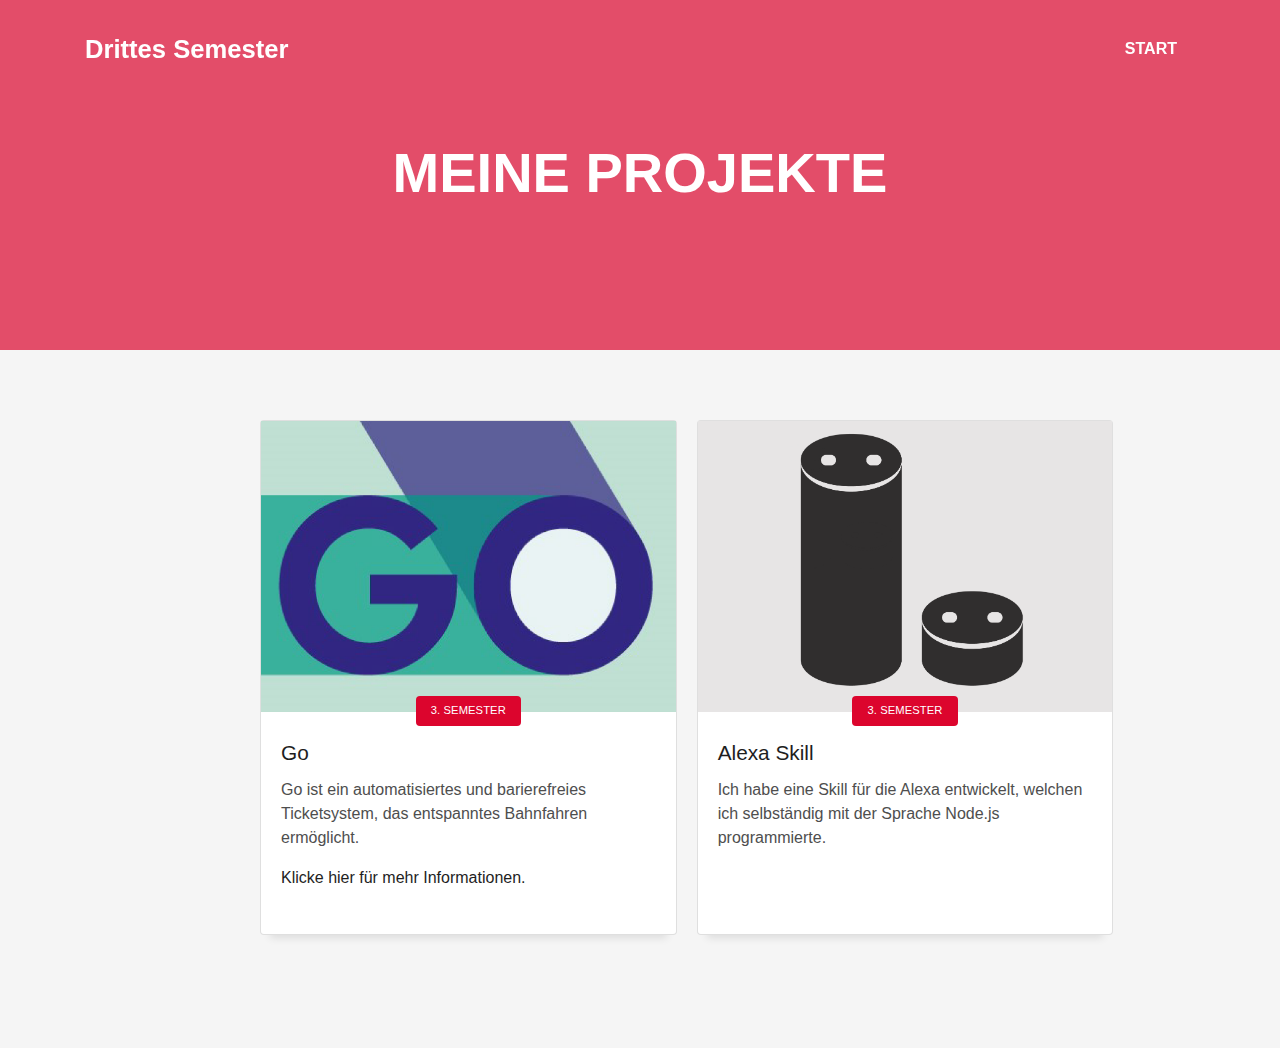
==== drittes.html @ 70db926d "." ====
<!DOCTYPE html>
<html lang="en">
<head>
  <meta charset="utf-8">
  <title>Drittes Semester</title>
  <meta content="width=device-width, initial-scale=1.0" name="viewport">
  <meta content="" name="keywords">
  <meta content="" name="description">

  <!-- Favicons --
  <link href="img/favicon.png" rel="icon">
  <link href="img/apple-touch-icon.png" rel="apple-touch-icon">

   Bootstrap CSS File -->
  <link href="lib/bootstrap/css/bootstrap.min.css" rel="stylesheet">

  <!-- Libraries CSS Files -->
  <link href="lib/font-awesome/css/font-awesome.min.css" rel="stylesheet">
  <link href="lib/animate/animate.min.css" rel="stylesheet">
  <link href="lib/ionicons/css/ionicons.min.css" rel="stylesheet">
  <link href="lib/owlcarousel/assets/owl.carousel.min.css" rel="stylesheet">
  <link href="lib/lightbox/css/lightbox.min.css" rel="stylesheet">

  <!-- Main Stylesheet File -->
  <link href="semester.css" rel="stylesheet">

  <!-- =======================================================
    Theme Name: DevFolio
    Theme URL: https://bootstrapmade.com/devfolio-bootstrap-portfolio-html-template/
    Author: BootstrapMade.com
    License: https://bootstrapmade.com/license/
  ======================================================= -->
</head>

<body>
  <!--/ Nav Star /-->
  <nav class="navbar navbar-b navbar-trans navbar-expand-md fixed-top" id="mainNav">
    <div class="container">
      <a class="navbar-brand js-scroll" href="#page-top">Drittes Semester</a>
      <button class="navbar-toggler collapsed" type="button" data-toggle="collapse" data-target="#navbarDefault"
        aria-controls="navbarDefault" aria-expanded="false" aria-label="Toggle navigation">
        <span></span>
        <span></span>
        <span></span>
      </button>
      <div class="navbar-collapse collapse justify-content-end" id="navbarDefault">
        <ul class="navbar-nav">
          <li class="nav-item">
            <a class="nav-link js-scroll" href="index.html">Start</a>
      
        </ul>
      </div>
    </div>
  </nav>
  <!--/ Nav End /-->
  <div class="intro intro-single route bg-image" style="background-image: url()">
    <div class="overlay-mf"></div>
    <div class="intro-content display-table">
      <div class="table-cell">
        <div class="container">
          <h2 class="intro-title mb-4">Meine Projekte</h2>
          <ol class="breadcrumb d-flex justify-content-center">
            <li class="breadcrumb-item">
             
          </ol>
        </div>
      </div>
    </div>
  </div>
</div>
</div>
</div>


  <div class="row">
    <div class="col-md-4">
      <div class="card card-blog">
        <div class="card-img">
          <a href="https://imd.mediencampus.h-da.de/projekt/go/"><img src="img/Vorschaubild.jpg" alt="" class="img-fluid"></a>
        </div>
        <div class="card-body">
          <div class="card-category-box">
            <div class="card-category">
              <h6 class="category">3. Semester</h6>
            </div>
          </div>
          <h3 class="card-title"><a href="https://imd.mediencampus.h-da.de/projekt/go/">Go</a></h3>
          <p class="card-description">
           Go ist ein automatisiertes und barierefreies Ticketsystem, das entspanntes Bahnfahren ermöglicht. 
          </p>
          <a href="https://imd.mediencampus.h-da.de/projekt/go/">Klicke hier für mehr Informationen.</a>
        </div>
        <div>
          <div class="post-author">
            <a href="#">
           
              <span class="author"></span>
            </a>
          </div>
          <div class="post-date">
            
          </div>
        </div>
      </div>
    </div>
    <div class="col-md-4">
      <div class="card card-blog">
        <div class="card-img">
          <a><img src="img/alexa-04.png" alt="" class="img-fluid"></a>
        </div>
        <div class="card-body">
          <div class="card-category-box">
            <div class="card-category">
              <h6 class="category">3. Semester</h6>
            </div>
          </div>
          <h3 class="card-title"><a >Alexa Skill</a></h3>
          <p class="card-description">
            Ich habe eine Skill für die Alexa entwickelt, welchen ich selbständig mit der Sprache Node.js programmierte.  </p>
            <div>
              <br></div>
            <br>
        </div>
      </div>
    </div>
  </div>
    
<footer>
<div class="container">
<div class="row">
<div class="col-sm-12">
  <div class="copyright-box">
    <div class="credits">
      <!--
        All the links in the footer should remain intact.
        You can delete the links only if you purchased the pro version.
        Licensing information: https://bootstrapmade.com/license/
        Purchase the pro version with working PHP/AJAX contact form: https://bootstrapmade.com/buy/?theme=DevFolio
      -->
     <a> </a>
    </div>
  
</div>
</footer>
</section>
<!--/ Section Contact-footer End /-->

<a href="#" class="back-to-top"><i class="fa fa-chevron-up"></i></a>
<div id="preloader"></div>

<!-- JavaScript Libraries -->
<script src="lib/jquery/jquery.min.js"></script>
<script src="lib/jquery/jquery-migrate.min.js"></script>
<script src="lib/popper/popper.min.js"></script>
<script src="lib/bootstrap/js/bootstrap.min.js"></script>
<script src="lib/easing/easing.min.js"></script>
<script src="lib/counterup/jquery.waypoints.min.js"></script>
<script src="lib/counterup/jquery.counterup.js"></script>
<script src="lib/owlcarousel/owl.carousel.min.js"></script>
<script src="lib/lightbox/js/lightbox.min.js"></script>
<script src="lib/typed/typed.min.js"></script>



<!-- Template Main Javascript File -->
<script src="js/main.js"></script>

</body>
</html>
---- semester.css ----
/*
  Theme Name: DevFolio
  Theme URL: https://bootstrapmade.com/devfolio-bootstrap-portfolio-html-template/
  Author: BootstrapMade.com
  License: https://bootstrapmade.com/license/
*/

/*======================================
//--//-->   STYLES GENERALES
======================================*/

body {
  background-color: #f5f5f5;
  color: #4e4e4e;
}

h1,
h2,
h3,
h4,
h5,
h6 {
  color: #1e1e1e;
}

a {
  color: #1e1e1e;
  transition: all 0.5s ease-in-out;
}

a:hover {
  color: #dc052d;
  text-decoration: none;
  transition: all 0.5s ease-in-out;
}

.p-r {
  position: relative;
}

.color-a {
  color: #dc052d;
}

.color-d {
  color: #f5f5f5;
}

.color-text-a {
  color: #4e4e4e;
}

.box-shadow,
.paralax-mf,
.service-box,
.work-box,
.card-blog {
  box-shadow: 0 13px 8px -10px rgba(0, 0, 0, 0.1);
}

.box-shadow-a,
.button:hover {
  box-shadow: 0 0 0 4px #f5dcdc;
}

.display-5 {
  font-size: 2.5rem;
  font-weight: 300;
  line-height: 1.1;
}

.display-6 {
  font-size: 2rem;
  font-weight: 300;
  line-height: 1.1;
}

.avatar {
  width: 32px;
  height: 32px;
  margin-right: 4px;
  overflow: hidden;
}

.bg-image {
  background-repeat: no-repeat;
  background-attachment: fixed;
  background-size: cover;
  background-position: center center;
}

.overlay-mf {
  background-color: #dc052d;
}

.overlay-mf {
  position: absolute;
  top: 0;
  left: 0px;
  padding: 0;
  height: 100%;
  width: 100%;
  opacity: 0.7;
}

.paralax-mf {
  position: relative;
  padding: 8rem 0;
}

.display-table {
  width: 100%;
  height: 100%;
  display: table;
}

.table-cell {
  display: table-cell;
  vertical-align: middle;
}

/*--/ Sections /--*/

.sect-4 {
  padding: 4rem 0;
}

.sect-pt4 {
  padding-top: 4rem;
}

.sect-mt4 {
  margin-top: 4rem;
}

/*--/ Title s /--*/

.title-s {
  font-weight: 600;
  color: #1e1e1e;
  font-size: 1.1rem;
}

/*--/ Title A /--*/

.title-box {
  margin-bottom: 4rem;
}

.title-a {
  font-size: 3rem;
  font-weight: bold;
  text-transform: uppercase;
}

.subtitle-a {
  color: #4e4e4e;
}

.line-mf {
  width: 40px;
  height: 5px;
  background-color: #dc052d;
  margin: 0 auto;
}

/*--/ Title Left /--*/

.title-box-2 {
  margin-bottom: 3rem;
}

.title-left {
  font-size: 2rem;
  position: relative;
}

.title-left:before {
  content: "";
  position: absolute;
  height: 3px;
  background-color: #dc052d;
  width: 100px;
  bottom: -12px;
}

/*------/ Box /------*/

.box-pl2 {
  padding-left: 2rem;
}

.box-shadow-full {
  padding: 3rem 1.25rem;
  position: relative;
  background-color: #fff;
  margin-bottom: 3rem;
  z-index: 2;
  box-shadow: 0 1px 1px 0 rgba(0, 0, 0, 0.06), 0 2px 5px 0 rgba(0, 0, 0, 0.2);
}

/*------/ Socials /------*/

.socials {
  padding: 1.5rem 0;
}

.socials ul li {
  display: inline-block;
}

.socials .ico-circle {
  height: 40px;
  width: 40px;
  font-size: 1.7rem;
  border-radius: 50%;
  line-height: 1.4;
  margin: 0 15px 0 0;
  box-shadow: 0 0 0 3px #dc052d;
  transition: all 500ms ease;
}

.socials .ico-circle:hover {
  background-color: #dc052d;
  color: #fff;
  box-shadow: 0 0 0 3px #f5dcdc;
  transition: all 500ms ease;
}

/*------/ Ul resect /------*/

.ul-resect,
.socials ul,
.list-ico,
.blog-wrapper .post-meta ul,
.box-comments .list-comments,
.widget-sidebar .list-sidebar,
.widget-tags ul {
  list-style: none;
  padding-left: 0;
  margin-bottom: 0;
}

.list-ico {
  line-height: 2;
}

.list-ico span {
  color: #dc052d;
  margin-right: 10px;
}

/*------/ Ico Circle /------*/

.ico-circle {
  height: 100px;
  width: 100px;
  font-size: 2rem;
  border-radius: 50%;
  line-height: 1.55;
  margin: 0 auto;
  text-align: center;
  box-shadow: 0 0 0 10px #dc052d;
  display: block;
}

/*------/ Owl Carousel /------*/

.owl-theme .owl-dots {
  text-align: center;
  margin-top: 18px;
}

.owl-theme .owl-dots .owl-dot {
  display: inline-block;
}

.owl-theme .owl-dots .owl-dot span {
  width: 18px;
  height: 7px;
  margin: 5px 5px;
  background: #f5dcdc;
  border: 0px solid #f5dcdc;
  display: block;
  transition: all 0.6s ease-in-out;
  cursor: pointer;
}

.owl-theme .owl-dots .owl-dot:hover span {
  background-color: #f5dcdc;
}

.owl-theme .owl-dots .owl-dot.active span {
  background-color: #1b1b1b;
  width: 25px;
}

/*--/ Scrolltop s /--*/

.scrolltop-mf {
  position: relative;
  display: none;
}

.scrolltop-mf span {
  z-index: 999;
  position: fixed;
  width: 42px;
  height: 42px;
  background-color: #dc052d;
  opacity: 0.7;
  font-size: 1.6rem;
  line-height: 1.5;
  text-align: center;
  color: #fff;
  top: auto;
  left: auto;
  right: 30px;
  bottom: 50px;
  cursor: pointer;
  border-radius: 50%;
}

/* Back to top button */

.back-to-top {
  position: fixed;
  display: none;
  background: #dc052d;
  color: #fff;
  width: 44px;
  height: 44px;
  text-align: center;
  line-height: 1;
  font-size: 16px;
  border-radius: 50%;
  right: 15px;
  bottom: 15px;
  transition: background 0.5s;
  z-index: 11;
}

.back-to-top i {
  padding-top: 12px;
  color: #fff;
}

/* Prelaoder */

#preloader {
  position: fixed;
  top: 0;
  left: 0;
  right: 0;
  bottom: 0;
  z-index: 9999;
  overflow: hidden;
  background: #fff;
}

#preloader:before {
  content: "";
  position: fixed;
  top: calc(50% - 30px);
  left: calc(50% - 30px);
  border: 6px solid #f2f2f2;
  border-top: 6px solid #dc052d;
  border-radius: 50%;
  width: 60px;
  height: 60px;
  -webkit-animation: animate-preloader 1s linear infinite;
  animation: animate-preloader 1s linear infinite;
}

@-webkit-keyframes animate-preloader {
  0% {
    -webkit-transform: rotate(0deg);
    transform: rotate(0deg);
  }

  100% {
    -webkit-transform: rotate(360deg);
    transform: rotate(360deg);
  }
}

@keyframes animate-preloader {
  0% {
    -webkit-transform: rotate(0deg);
    transform: rotate(0deg);
  }

  100% {
    -webkit-transform: rotate(360deg);
    transform: rotate(360deg);
  }
}

/*======================================
  //--//-->   NAVBAR
  ======================================*/

.navbar-b {
  transition: all 0.5s ease-in-out;
  background-color: transparent;
  padding-top: 1.563rem;
  padding-bottom: 1.563rem;
}

.navbar-b.navbar-reduce {
  box-shadow: 0px 6px 9px 0px rgba(0, 0, 0, 0.06);
}

.navbar-b.navbar-trans .nav-item,
.navbar-b.navbar-reduce .nav-item {
  position: relative;
  padding-right: 10px;
  padding-left: 0;
}

.navbar-b.navbar-trans .nav-link,
.navbar-b.navbar-reduce .nav-link {
  color: #fff;
  text-transform: uppercase;
  font-weight: 600;
}

.navbar-b.navbar-trans .nav-link:before,
.navbar-b.navbar-reduce .nav-link:before {
  content: "";
  position: absolute;
  margin-left: 0px;
  width: 0%;
  bottom: 0;
  left: 0;
  height: 2px;
  transition: all 500ms ease;
}

.navbar-b.navbar-trans .nav-link:hover,
.navbar-b.navbar-reduce .nav-link:hover {
  color: #1b1b1b;
}

.navbar-b.navbar-trans .nav-link:hover:before,
.navbar-b.navbar-reduce .nav-link:hover:before {
  width: 35px;
}

.navbar-b.navbar-trans .show > .nav-link:before,
.navbar-b.navbar-trans .active > .nav-link:before,
.navbar-b.navbar-trans .nav-link.show:before,
.navbar-b.navbar-trans .nav-link.active:before,
.navbar-b.navbar-reduce .show > .nav-link:before,
.navbar-b.navbar-reduce .active > .nav-link:before,
.navbar-b.navbar-reduce .nav-link.show:before,
.navbar-b.navbar-reduce .nav-link.active:before {
  width: 35px;
}

.navbar-b.navbar-trans .nav-link:before {
  background-color: #fff;
}

.navbar-b.navbar-trans .nav-link:hover {
  color: #fff;
}

.navbar-b.navbar-trans .show > .nav-link,
.navbar-b.navbar-trans .active > .nav-link,
.navbar-b.navbar-trans .nav-link.show,
.navbar-b.navbar-trans .nav-link.active {
  color: #fff;
}

.navbar-b.navbar-reduce {
  transition: all 0.5s ease-in-out;
  background-color: #fff;
  padding-top: 15px;
  padding-bottom: 15px;
}

.navbar-b.navbar-reduce .nav-link {
  color: #dc052d;
}

.navbar-b.navbar-reduce .nav-link:before {
  background-color: #dc052d;
}

.navbar-b.navbar-reduce .nav-link:hover {
  color: #dc052d;
}

.navbar-b.navbar-reduce .show > .nav-link,
.navbar-b.navbar-reduce .active > .nav-link,
.navbar-b.navbar-reduce .nav-link.show,
.navbar-b.navbar-reduce .nav-link.active {
  color: #dc052d;
}

.navbar-b.navbar-reduce .navbar-brand {
  color: #dc052d;
}

.navbar-b.navbar-reduce .navbar-toggler span {
  background-color: #1b1b1b;
}

.navbar-b .navbar-brand {
  color: #fff;
  font-size: 1.6rem;
  font-weight: 600;
}

.navbar-b .navbar-nav .dropdown-item.show .dropdown-menu,
.navbar-b .dropdown.show .dropdown-menu,
.navbar-b .dropdown-btn.show .dropdown-menu {
  -webkit-transform: translate3d(0px, 0px, 0px);
  transform: translate3d(0px, 0px, 0px);
  visibility: visible !important;
}

.navbar-b .dropdown-menu {
  margin: 1.12rem 0 0;
  border-radius: 0;
}

.navbar-b .dropdown-menu .dropdown-item {
  padding: 0.7rem 1.7rem;
  transition: all 500ms ease;
}

.navbar-b .dropdown-menu .dropdown-item:hover {
  background-color: #dc052d;
  color: #fff;
  transition: all 500ms ease;
}

.navbar-b .dropdown-menu .dropdown-item.active {
  background-color: #dc052d;
}

/*--/ Hamburger Navbar /--*/

.navbar-toggler {
  position: relative;
}

.navbar-toggler:focus,
.navbar-toggler:active {
  outline: 0;
}

.navbar-toggler span {
  display: block;
  background-color: #fff;
  height: 3px;
  width: 25px;
  margin-top: 4px;
  margin-bottom: 4px;
  -webkit-transform: rotate(0deg);
  transform: rotate(0deg);
  left: 0;
  opacity: 1;
}

.navbar-toggler span:nth-child(1),
.navbar-toggler span:nth-child(3) {
  transition: -webkit-transform 0.35s ease-in-out;
  transition: transform 0.35s ease-in-out;
  transition: transform 0.35s ease-in-out, -webkit-transform 0.35s ease-in-out;
}

.navbar-toggler:not(.collapsed) span:nth-child(1) {
  position: absolute;
  left: 12px;
  top: 10px;
  -webkit-transform: rotate(135deg);
  transform: rotate(135deg);
  opacity: 0.9;
}

.navbar-toggler:not(.collapsed) span:nth-child(2) {
  height: 12px;
  visibility: hidden;
  background-color: transparent;
}

.navbar-toggler:not(.collapsed) span:nth-child(3) {
  position: absolute;
  left: 12px;
  top: 10px;
  -webkit-transform: rotate(-135deg);
  transform: rotate(-135deg);
  opacity: 0.9;
}

/*======================================
  //--//-->   INTRO
  ======================================*/

.intro {
  height: 100vh;
  position: relative;
  color: #fff;
}

.intro .intro-content {
  text-align: center;
  position: absolute;
}

.intro .overlay-itro {
  background-color: rgba(0, 0, 0, 0.6);
  position: absolute;
  top: 0;
  left: 0px;
  padding: 0;
  height: 100%;
  width: 100%;
  opacity: 0.9;
}

.intro .intro-title {
  color: #fff;
  font-weight: 600;
  font-size: 3rem;
}

.intro .intro-subtitle {
  font-size: 1.5rem;
  font-weight: 300;
}

.intro .text-slider-items {
  display: none;
}

.intro-single {
  height: 350px;
}

.intro-single .intro-content {
  margin-top: 30px;
}

.intro-single .intro-title {
  text-transform: uppercase;
  font-size: 3rem;
}

.intro-single .breadcrumb {
  background-color: transparent;
  color: #dc052d;
}

.intro-single .breadcrumb .breadcrumb-item:before {
  color: #f5dcdc;
}

.intro-single .breadcrumb .breadcrumb-item.active {
  color: #f5dcdc;
}

.intro-single .breadcrumb a {
  color: #fff;
}

/*======================================
  //--//-->   ABOUT
  ======================================*/

.about-mf .box-shadow-full {
  padding-top: 4rem;
  padding-bottom: 4rem;
}

.about-mf .about-img {
  margin-bottom: 2rem;
}

.about-mf .about-img img {
  margin-left: 10px;
}

.skill-mf span {
  color: #4e4e4e;
}

.skill-mf .progress {
  background-color: #f5dcdc;
  margin: 0.5rem 0 1.2rem 0;
  border-radius: 0;
  height: 0.7rem;
}

.skill-mf .progress .progress-bar {
  height: 0.7rem;
  background-color: #dc052d;
}

/*======================================
  //--//-->   SERVICES
  ======================================*/

.service-box {
  background-color: #fff;
  padding: 2.5rem 1.3rem;
  border-radius: 1rem;
  margin-bottom: 3rem;
}

.service-box:hover .ico-circle {
  transition: all 500ms ease;
  color: #fff;
  background-color: #dc052d;
  box-shadow: 0 0 0 10px #f5dcdc;
}

.service-box .service-ico {
  margin-bottom: 1rem;
  color: #1e1e1e;
}

.service-box .ico-circle {
  transition: all 500ms ease;
  font-size: 4rem;
}

.service-box .s-title {
  font-size: 1.4rem;
  text-transform: uppercase;
  text-align: center;
  padding: 0.4rem 0;
}

.service-box .s-description {
  color: #4e4e4e;
}

/*======================================
  //--//-->   COUNTER
  ======================================*/

.counter-box {
  color: #fff;
  text-align: center;
}

.counter-ico {
  margin-bottom: 1rem;
}

.counter-ico .ico-circle {
  height: 60px;
  width: 60px;
  line-height: 1.8;
  box-shadow: 0 0 0 10px #f5dcdc;
}

.counter-num .counter {
  font-size: 2rem;
  margin-bottom: 0;
  margin-left: auto;
}
.work-box {
  margin-bottom: 3rem;
  -webkit-backface-visibility: hidden;
  backface-visibility: hidden;
  background-color: #fff;
}

.work-box:hover img {
  -webkit-transform: scale(1.3);
  transform: scale(1.3);
}

.work-img {
  display: block;
  overflow: hidden;
}

.work-img img {
  transition: all 1s;
}

.work-content {
  padding: 2rem 3% 1rem 4%;
}

.work-content .w-more {
  color: #4e4e4e;
  font-size: 0.8rem;
}

.work-content .w-more .w-ctegory {
  color: #dc052d;
}

.work-content .w-like {
  font-size: 2.5rem;
  color: #dc052d;
  float: right;
}

.work-content .w-like a {
  color: #dc052d;
}

.work-content .w-like .num-like {
  font-size: 0.7rem;
}

.w-title {
  font-size: 1.2rem;
}

/*======================================
  //--//-->   TESTIMONIALS
  ======================================*/

.testimonials .owl-carousel .owl-item img {
  width: auto;
}

.testimonial-box {
  color: #fff;
  text-align: center;
}

.testimonial-box .author-test {
  margin-top: 1rem;
}

.testimonial-box .author-test img {
  margin: 0 auto;
}

.testimonial-box .author {
  color: #fff;
  text-transform: uppercase;
  font-weight: 600;
  margin: 1rem 0;
  display: block;
  font-size: 1.4rem;
}

.testimonial-box .comit {
  font-size: 2rem;
  color: #dc052d;
  background-color: #fff;
  width: 52px;
  height: 52px;
  display: block;
  margin: 0 auto;
  border-radius: 50%;
  line-height: 1.6;
}

/*======================================
  //--//-->   BLOG
  ======================================*/
.card-blog {
  margin-top: 70px;
  margin-left: 260px;
  margin-right: -270px;
}

.card-blog .card-body {
  position: relative;
}

.card-blog .card-category-box {
  position: absolute;
  text-align: center;
  top: -16px;
  left: 15px;
  right: 15px;
  line-height: 25px;
  overflow: hidden;
}

.card-blog .card-category {
  display: inline-block;
  color: #fff;
  padding: 0 15px 5px;

  background-color: #dc052d;
  border-radius: 4px;
}

.card-blog .card-category .category {
  color: #fff;
  display: inline-block;
  text-transform: uppercase;
  font-size: 0.7rem;
  letter-spacing: 0.1px;
  margin-bottom: 0;
}

.card-blog .card-title {
  font-size: 1.3rem;
  margin-top: 0.6rem;
}

.card-blog .card-description {
  color: #4e4e4e;
}

.card-blog .post-author {
  display: inline-block;
}

.card-blog .post-date {
  color: #4e4e4e;
  display: inline-block;
  float: right;
}

/*======================================
  //--//-->   BLOG-SINGLE
  ======================================*/

.post-box,
.form-comments,
.box-comments,
.widget-sidebar {
  padding: 2rem;
  background-color: #fff;
  margin-bottom: 3rem;
  box-shadow: 0 1.5rem 2.8rem rgba(0, 0, 0, 0.15),
    0 1rem 1rem rgba(0, 0, 0, 0.15);
  transform: translate(0, -0.5rem) scale(1.01);
  animation: fadein 1s ease-out normal backwards;
}

.blog-wrapper .article-title {
  font-size: 1.5rem;
}

.blog-wrapper .post-meta {
  margin: 1rem 0;
}

.blog-wrapper .post-meta ul {
  border-left: 4px solid #dc052d;
  margin-top: 1rem;
}

.blog-wrapper .post-meta ul li {
  display: inline-block;
  margin-left: 15px;
}

.blog-wrapper .post-meta ul a {
  color: #dc052d;
}

.blog-wrapper .post-meta ul span {
  color: #1e1e1e;
}

.blog-wrapper .blockquote {
  border-left: 4px solid #dc052d;
  padding: 18px;
  font-style: italic;
}

/*------/ Comments /------*/

.box-comments .list-comments li {
  padding-bottom: 40px;
}

.box-comments .list-comments .comment-avatar {
  display: table-cell;
  vertical-align: top;
}

.box-comments .list-comments .comment-avatar img {
  width: 80px;
  height: 80px;
}

.box-comments .list-comments .comment-author {
  font-size: 1.3rem;
}

.box-comments .list-comments .comment-details {
  display: table-cell;
  vertical-align: top;
  padding-left: 25px;
}

.box-comments .list-comments a {
  color: #dc052d;
}

.box-comments .list-comments span {
  color: #1e1e1e;
  font-style: italic;
}

.box-comments .comment-children {
  margin-left: 40px;
}

/*------/ Sidebar /------*/

.widget-sidebar .sidebar-title {
  font-size: 1.6rem;
  font-weight: 600;
  border-left: 5px solid #dc052d;
  padding-left: 15px;
  text-transform: uppercase;
  margin-bottom: 1.5rem;
}

.widget-sidebar .list-sidebar li {
  position: relative;
  padding: 6px 0 6px 24px;
}

.widget-sidebar .list-sidebar li:before {
  position: absolute;
  content: "";
  width: 10px;
  height: 1px;
  left: 0;
  background-color: #dc052d;
  top: 20px;
}

.sidebar-search input {
  background-color: #fff;
  border-radius: 0;
  transition: all 0.5s ease-in-out;
}

.sidebar-search .btn-search {
  background-color: #dc052d;
  border-color: #dc052d;
  border-radius: 0;
  padding-left: 20px;
  padding-right: 20px;
}

.widget-tags ul li {
  display: inline-block;
  background-color: #dc052d;
  padding: 0.2rem 0.6rem;
  margin-bottom: 0.5rem;
  border-radius: 15px;
}

.widget-tags ul li a {
  color: #fff;
}

/*======================================
  //--//-->   CONTACT
  ======================================*/

.footer-paralax {
  padding: 4rem 0 0 0;
}

.contact-mf {
  margin-top: 4rem;
}

/*======================================
  //--//-->   FOOTER
  ======================================*/

footer {
  text-align: center;
  color: #4e4e4e;
  padding-bottom: 4rem;
}

footer .copyright {
  margin-bottom: 0.3rem;
}

footer .credits {
  margin-bottom: 0;
}

footer .credits a {
  color: #4e4e4e;
}

/*======================================
  //--//-->   CONtaCT FORM
  ======================================*/

#sendmessage {
  color: #dc052d;
  border: 1px solid #dc052d;
  display: none;
  text-align: center;
  padding: 15px;
  font-weight: 600;
  margin-bottom: 15px;
}

#errormessage {
  color: red;
  display: none;
  border: 1px solid red;
  text-align: center;
  padding: 15px;
  font-weight: 600;
  margin-bottom: 15px;
}

#sendmessage.show,
#errormessage.show,
.show {
  display: block;
}

.validation {
  color: red;
  display: none;
  margin: 0 0 20px;
  font-weight: 400;
  font-size: 13px;
}

/*======================================
  //--//-->   BUTTON
  ======================================*/

.button {
  display: inline-block;
  padding: 0.3rem 0.6rem;
  text-align: center;
  vertical-align: middle;
  -webkit-user-select: none;
  -moz-user-select: none;
  -ms-user-select: none;
  user-select: none;
  font-size: 1rem;
  border-radius: 0.3rem;
  border: 1px solid transparent;
  transition: all 500ms ease;
  cursor: pointer;
}

.button:focus {
  outline: 0;
}

.button:hover {
  background-color: #9c0d0d;
  color: #fff;
  transition: all 500ms ease;
}

.button-a {
  background-color: #dc052d;
  color: #fff;
  border-color: #f5dcdc;
}

.button-big {
  padding: 0.9rem 2.3rem;
  font-size: 1.2rem;
}

.button-rouded {
  border-radius: 5rem;
}

.btn-lg {
  padding: 0.5rem 1rem;
  font-size: 1.25rem;
  line-height: 1.5;
  border-radius: 0.3rem;
}

@media (min-width: 577px) {
  .counter-box {
    margin-bottom: 1.8rem;
  }
}

@media (min-width: 767px) {
  .about-mf .box-pl2 {
    margin-top: 3rem;
    padding-left: 0rem;
  }

  .card-blog {
    margin-bottom: 3rem;
  }

  .contact-mf .box-pl2 {
    margin-top: 3rem;
    padding-left: 0rem;
  }
}

@media (min-width: 768px) {
  .box-shadow-full {
    padding: 3rem;
  }

  .navbar-b.navbar-trans .nav-item,
  .navbar-b.navbar-reduce .nav-item {
    padding-left: 10px;
  }

  .navbar-b.navbar-trans .nav-link:before,
  .navbar-b.navbar-reduce .nav-link:before {
    margin-left: 18px;
  }

  .intro .intro-title {
    font-size: 4.5rem;
  }

  .intro .intro-subtitle {
    font-size: 2.5rem;
  }

  .intro-single .intro-title {
    font-size: 3.5rem;
  }

  .testimonial-box .description {
    padding: 0 5rem;
  }

  .post-box,
  .form-comments,
  .box-comments,
  .widget-sidebar {
    padding: 3rem;
  }

  .blog-wrapper .article-title {
    font-size: 1.9rem;
  }

  .box-comments .list-comments .comment-author {
    font-size: 1.5rem;
  }
}

@media (min-width: 992px) {
  .testimonial-box .description {
    padding: 0 8rem;
  }
}

@media (min-width: 1200px) {
  .testimonial-box .description {
    padding: 0 13rem;
  }
}

@media (max-width: 768px) {
  .back-to-top {
    bottom: 15px;
  }
}
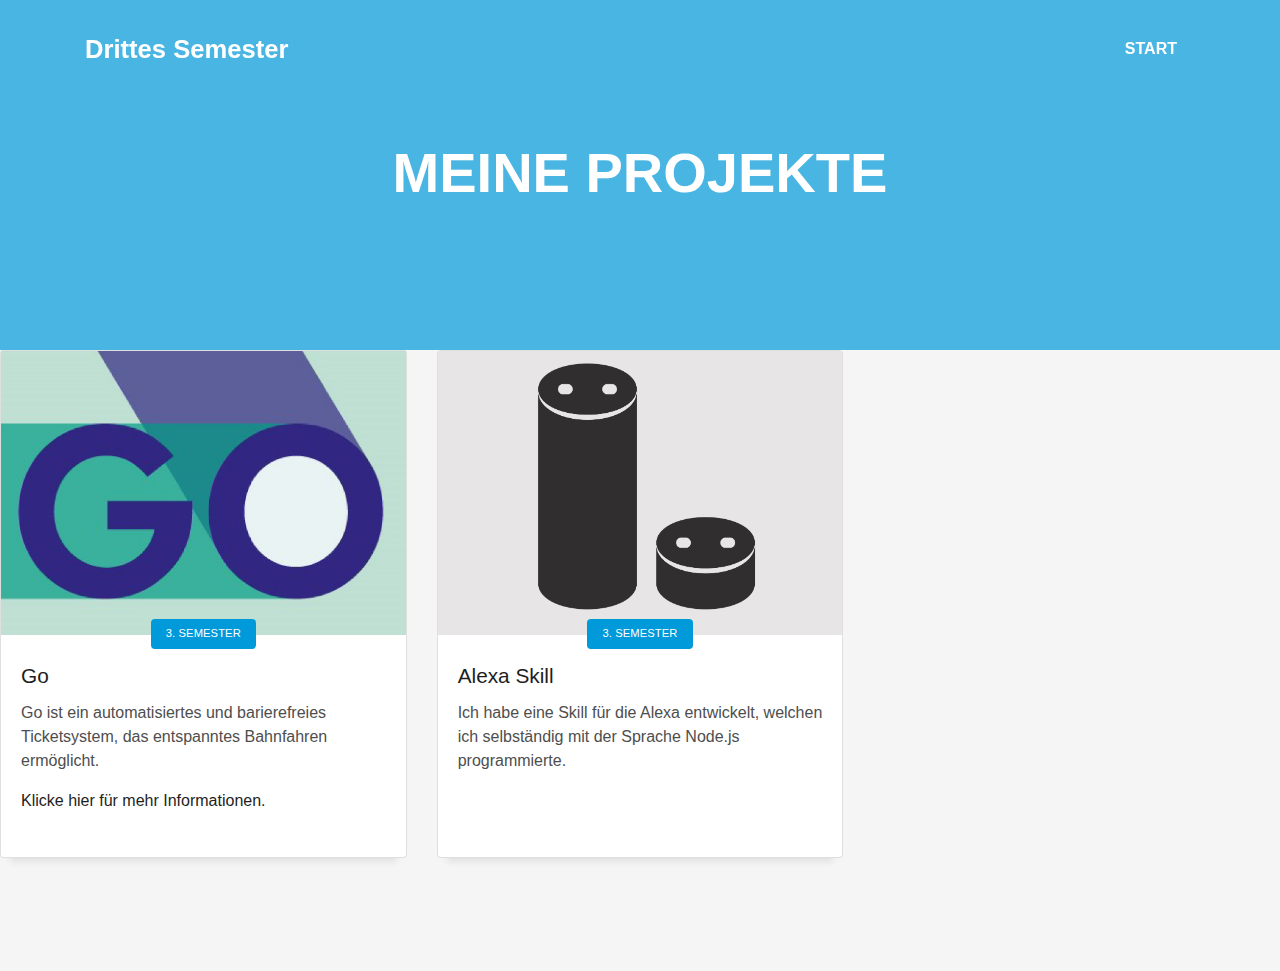
==== commit 02e1a012: "." ====
--- a/drittes.html
+++ b/drittes.html
@@ -22,7 +22,7 @@
   <link href="lib/lightbox/css/lightbox.min.css" rel="stylesheet">
 
   <!-- Main Stylesheet File -->
-  <link href="semester.css" rel="stylesheet">
+  <link href="/css/style-sky-blue.css" rel="stylesheet">
 
   <!-- =======================================================
     Theme Name: DevFolio
--- a/css/style-sky-blue.css
+++ b/css/style-sky-blue.css
@@ -0,0 +1,1265 @@
+/*
+  Theme Name: DevFolio
+  Theme URL: https://bootstrapmade.com/devfolio-bootstrap-portfolio-html-template/
+  Author: BootstrapMade.com
+  License: https://bootstrapmade.com/license/
+*/
+
+/*======================================
+//--//-->   STYLES GENERALES
+======================================*/
+
+body {
+  background-color: #f5f5f5;
+  color: #4e4e4e;
+}
+
+h1,
+h2,
+h3,
+h4,
+h5,
+h6 {
+  color: #1e1e1e;
+}
+
+a {
+  color: #1e1e1e;
+  transition: all 0.5s ease-in-out;
+}
+
+a:hover {
+  color: #009ada;
+  text-decoration: none;
+  transition: all 0.5s ease-in-out;
+}
+
+.p-r {
+  position: relative;
+}
+
+.color-a {
+  color: #009ada;
+}
+
+.color-d {
+  color: #f5f5f5;
+}
+
+.color-text-a {
+  color: #4e4e4e;
+}
+
+.box-shadow,
+.paralax-mf,
+.service-box,
+.work-box,
+.card-blog {
+  box-shadow: 0 13px 8px -10px rgba(0, 0, 0, 0.1);
+}
+
+.box-shadow-a,
+.button:hover {
+  box-shadow: 0 0 0 4px #d7ebf8;
+}
+
+.display-5 {
+  font-size: 2.5rem;
+  font-weight: 300;
+  line-height: 1.1;
+}
+
+.display-6 {
+  font-size: 2rem;
+  font-weight: 300;
+  line-height: 1.1;
+}
+
+.avatar {
+  width: 32px;
+  height: 32px;
+  margin-right: 4px;
+  overflow: hidden;
+}
+
+.bg-image {
+  background-repeat: no-repeat;
+  background-attachment: fixed;
+  background-size: cover;
+  background-position: center center;
+}
+
+.overlay-mf {
+  background-color: #009ada;
+}
+
+.overlay-mf {
+  position: absolute;
+  top: 0;
+  left: 0px;
+  padding: 0;
+  height: 100%;
+  width: 100%;
+  opacity: 0.7;
+}
+
+.paralax-mf {
+  position: relative;
+  padding: 8rem 0;
+}
+
+.display-table {
+  width: 100%;
+  height: 100%;
+  display: table;
+}
+
+.table-cell {
+  display: table-cell;
+  vertical-align: middle;
+}
+
+/*--/ Sections /--*/
+
+.sect-4 {
+  padding: 4rem 0;
+}
+
+.sect-pt4 {
+  padding-top: 4rem;
+}
+
+.sect-mt4 {
+  margin-top: 4rem;
+}
+
+/*--/ Title s /--*/
+
+.title-s {
+  font-weight: 600;
+  color: #1e1e1e;
+  font-size: 1.1rem;
+}
+
+/*--/ Title A /--*/
+
+.title-box {
+  margin-bottom: 4rem;
+}
+
+.title-a {
+  font-size: 3rem;
+  font-weight: bold;
+  text-transform: uppercase;
+}
+
+.subtitle-a {
+  color: #4e4e4e;
+}
+
+.line-mf {
+  width: 40px;
+  height: 5px;
+  background-color: #009ada;
+  margin: 0 auto;
+}
+
+/*--/ Title Left /--*/
+
+.title-box-2 {
+  margin-bottom: 3rem;
+}
+
+.title-left {
+  font-size: 2rem;
+  position: relative;
+}
+
+.title-left:before {
+  content: "";
+  position: absolute;
+  height: 3px;
+  background-color: #009ada;
+  width: 100px;
+  bottom: -12px;
+}
+
+/*------/ Box /------*/
+
+.box-pl2 {
+  padding-left: 2rem;
+}
+
+.box-shadow-full {
+  padding: 3rem 1.25rem;
+  position: relative;
+  background-color: #fff;
+  margin-bottom: 3rem;
+  z-index: 2;
+  box-shadow: 0 1px 1px 0 rgba(0, 0, 0, 0.06), 0 2px 5px 0 rgba(0, 0, 0, 0.2);
+}
+
+/*------/ Socials /------*/
+
+.socials {
+  padding: 1.5rem 0;
+}
+
+.socials ul li {
+  display: inline-block;
+}
+
+.socials .ico-circle {
+  height: 40px;
+  width: 40px;
+  font-size: 1.7rem;
+  border-radius: 50%;
+  line-height: 1.4;
+  margin: 0 15px 0 0;
+  box-shadow: 0 0 0 3px #009ada;
+  transition: all 500ms ease;
+}
+
+.socials .ico-circle:hover {
+  background-color: #009ada;
+  color: #fff;
+  box-shadow: 0 0 0 3px #d7ebf8;
+  transition: all 500ms ease;
+}
+
+/*------/ Ul resect /------*/
+
+.ul-resect,
+.socials ul,
+.list-ico,
+.blog-wrapper .post-meta ul,
+.box-comments .list-comments,
+.widget-sidebar .list-sidebar,
+.widget-tags ul {
+  list-style: none;
+  padding-left: 0;
+  margin-bottom: 0;
+}
+
+.list-ico {
+  line-height: 2;
+}
+
+.list-ico span {
+  color: #009ada;
+  margin-right: 10px;
+}
+
+/*------/ Ico Circle /------*/
+
+.ico-circle {
+  height: 100px;
+  width: 100px;
+  font-size: 2rem;
+  border-radius: 50%;
+  line-height: 1.55;
+  margin: 0 auto;
+  text-align: center;
+  box-shadow: 0 0 0 10px #009ada;
+  display: block;
+}
+
+/*------/ Owl Carousel /------*/
+
+.owl-theme .owl-dots {
+  text-align: center;
+  margin-top: 18px;
+}
+
+.owl-theme .owl-dots .owl-dot {
+  display: inline-block;
+}
+
+.owl-theme .owl-dots .owl-dot span {
+  width: 18px;
+  height: 7px;
+  margin: 5px 5px;
+  background: #d7ebf8;
+  border: 0px solid #d7ebf8;
+  display: block;
+  transition: all 0.6s ease-in-out;
+  cursor: pointer;
+}
+
+.owl-theme .owl-dots .owl-dot:hover span {
+  background-color: #d7ebf8;
+}
+
+.owl-theme .owl-dots .owl-dot.active span {
+  background-color: #1b1b1b;
+  width: 25px;
+}
+
+/*--/ Scrolltop s /--*/
+
+.scrolltop-mf {
+  position: relative;
+  display: none;
+}
+
+.scrolltop-mf span {
+  z-index: 999;
+  position: fixed;
+  width: 42px;
+  height: 42px;
+  background-color: #009ada;
+  opacity: 0.7;
+  font-size: 1.6rem;
+  line-height: 1.5;
+  text-align: center;
+  color: #fff;
+  top: auto;
+  left: auto;
+  right: 30px;
+  bottom: 50px;
+  cursor: pointer;
+  border-radius: 50%;
+}
+
+/* Back to top button */
+
+.back-to-top {
+  position: fixed;
+  display: none;
+  background: #009ada;
+  color: #fff;
+  width: 44px;
+  height: 44px;
+  text-align: center;
+  line-height: 1;
+  font-size: 16px;
+  border-radius: 50%;
+  right: 15px;
+  bottom: 15px;
+  transition: background 0.5s;
+  z-index: 11;
+}
+
+.back-to-top i {
+  padding-top: 12px;
+  color: #fff;
+}
+
+/* Prelaoder */
+
+#preloader {
+  position: fixed;
+  top: 0;
+  left: 0;
+  right: 0;
+  bottom: 0;
+  z-index: 9999;
+  overflow: hidden;
+  background: #fff;
+}
+
+#preloader:before {
+  content: "";
+  position: fixed;
+  top: calc(50% - 30px);
+  left: calc(50% - 30px);
+  border: 6px solid #f2f2f2;
+  border-top: 6px solid #009ada;
+  border-radius: 50%;
+  width: 60px;
+  height: 60px;
+  -webkit-animation: animate-preloader 1s linear infinite;
+  animation: animate-preloader 1s linear infinite;
+}
+
+@-webkit-keyframes animate-preloader {
+  0% {
+    -webkit-transform: rotate(0deg);
+    transform: rotate(0deg);
+  }
+
+  100% {
+    -webkit-transform: rotate(360deg);
+    transform: rotate(360deg);
+  }
+}
+
+@keyframes animate-preloader {
+  0% {
+    -webkit-transform: rotate(0deg);
+    transform: rotate(0deg);
+  }
+
+  100% {
+    -webkit-transform: rotate(360deg);
+    transform: rotate(360deg);
+  }
+}
+
+/*======================================
+//--//-->   NAVBAR
+======================================*/
+
+.navbar-b {
+  transition: all 0.5s ease-in-out;
+  background-color: transparent;
+  padding-top: 1.563rem;
+  padding-bottom: 1.563rem;
+}
+
+.navbar-b.navbar-reduce {
+  box-shadow: 0px 6px 9px 0px rgba(0, 0, 0, 0.06);
+}
+
+.navbar-b.navbar-trans .nav-item,
+.navbar-b.navbar-reduce .nav-item {
+  position: relative;
+  padding-right: 10px;
+  padding-left: 0;
+}
+
+.navbar-b.navbar-trans .nav-link,
+.navbar-b.navbar-reduce .nav-link {
+  color: #fff;
+  text-transform: uppercase;
+  font-weight: 600;
+}
+
+.navbar-b.navbar-trans .nav-link:before,
+.navbar-b.navbar-reduce .nav-link:before {
+  content: "";
+  position: absolute;
+  margin-left: 0px;
+  width: 0%;
+  bottom: 0;
+  left: 0;
+  height: 2px;
+  transition: all 500ms ease;
+}
+
+.navbar-b.navbar-trans .nav-link:hover,
+.navbar-b.navbar-reduce .nav-link:hover {
+  color: #1b1b1b;
+}
+
+.navbar-b.navbar-trans .nav-link:hover:before,
+.navbar-b.navbar-reduce .nav-link:hover:before {
+  width: 35px;
+}
+
+.navbar-b.navbar-trans .show > .nav-link:before,
+.navbar-b.navbar-trans .active > .nav-link:before,
+.navbar-b.navbar-trans .nav-link.show:before,
+.navbar-b.navbar-trans .nav-link.active:before,
+.navbar-b.navbar-reduce .show > .nav-link:before,
+.navbar-b.navbar-reduce .active > .nav-link:before,
+.navbar-b.navbar-reduce .nav-link.show:before,
+.navbar-b.navbar-reduce .nav-link.active:before {
+  width: 35px;
+}
+
+.navbar-b.navbar-trans .nav-link:before {
+  background-color: #fff;
+}
+
+.navbar-b.navbar-trans .nav-link:hover {
+  color: #fff;
+}
+
+.navbar-b.navbar-trans .show > .nav-link,
+.navbar-b.navbar-trans .active > .nav-link,
+.navbar-b.navbar-trans .nav-link.show,
+.navbar-b.navbar-trans .nav-link.active {
+  color: #fff;
+}
+
+.navbar-b.navbar-reduce {
+  transition: all 0.5s ease-in-out;
+  background-color: #fff;
+  padding-top: 15px;
+  padding-bottom: 15px;
+}
+
+.navbar-b.navbar-reduce .nav-link {
+  color: #009ada;
+}
+
+.navbar-b.navbar-reduce .nav-link:before {
+  background-color: #009ada;
+}
+
+.navbar-b.navbar-reduce .nav-link:hover {
+  color: #009ada;
+}
+
+.navbar-b.navbar-reduce .show > .nav-link,
+.navbar-b.navbar-reduce .active > .nav-link,
+.navbar-b.navbar-reduce .nav-link.show,
+.navbar-b.navbar-reduce .nav-link.active {
+  color: #009ada;
+}
+
+.navbar-b.navbar-reduce .navbar-brand {
+  color: #009ada;
+}
+
+.navbar-b.navbar-reduce .navbar-toggler span {
+  background-color: #1b1b1b;
+}
+
+.navbar-b .navbar-brand {
+  color: #fff;
+  font-size: 1.6rem;
+  font-weight: 600;
+}
+
+.navbar-b .navbar-nav .dropdown-item.show .dropdown-menu,
+.navbar-b .dropdown.show .dropdown-menu,
+.navbar-b .dropdown-btn.show .dropdown-menu {
+  -webkit-transform: translate3d(0px, 0px, 0px);
+  transform: translate3d(0px, 0px, 0px);
+  visibility: visible !important;
+}
+
+.navbar-b .dropdown-menu {
+  margin: 1.12rem 0 0;
+  border-radius: 0;
+}
+
+.navbar-b .dropdown-menu .dropdown-item {
+  padding: 0.7rem 1.7rem;
+  transition: all 500ms ease;
+}
+
+.navbar-b .dropdown-menu .dropdown-item:hover {
+  background-color: #009ada;
+  color: #fff;
+  transition: all 500ms ease;
+}
+
+.navbar-b .dropdown-menu .dropdown-item.active {
+  background-color: #009ada;
+}
+
+/*--/ Hamburger Navbar /--*/
+
+.navbar-toggler {
+  position: relative;
+}
+
+.navbar-toggler:focus,
+.navbar-toggler:active {
+  outline: 0;
+}
+
+.navbar-toggler span {
+  display: block;
+  background-color: #fff;
+  height: 3px;
+  width: 25px;
+  margin-top: 4px;
+  margin-bottom: 4px;
+  -webkit-transform: rotate(0deg);
+  transform: rotate(0deg);
+  left: 0;
+  opacity: 1;
+}
+
+.navbar-toggler span:nth-child(1),
+.navbar-toggler span:nth-child(3) {
+  transition: -webkit-transform 0.35s ease-in-out;
+  transition: transform 0.35s ease-in-out;
+  transition: transform 0.35s ease-in-out, -webkit-transform 0.35s ease-in-out;
+}
+
+.navbar-toggler:not(.collapsed) span:nth-child(1) {
+  position: absolute;
+  left: 12px;
+  top: 10px;
+  -webkit-transform: rotate(135deg);
+  transform: rotate(135deg);
+  opacity: 0.9;
+}
+
+.navbar-toggler:not(.collapsed) span:nth-child(2) {
+  height: 12px;
+  visibility: hidden;
+  background-color: transparent;
+}
+
+.navbar-toggler:not(.collapsed) span:nth-child(3) {
+  position: absolute;
+  left: 12px;
+  top: 10px;
+  -webkit-transform: rotate(-135deg);
+  transform: rotate(-135deg);
+  opacity: 0.9;
+}
+
+/*======================================
+//--//-->   INTRO
+======================================*/
+
+.intro {
+  height: 100vh;
+  position: relative;
+  color: #fff;
+}
+
+.intro .intro-content {
+  text-align: center;
+  position: absolute;
+}
+
+.intro .overlay-itro {
+  background-color: rgba(0, 0, 0, 0.6);
+  position: absolute;
+  top: 0;
+  left: 0px;
+  padding: 0;
+  height: 100%;
+  width: 100%;
+  opacity: 0.9;
+}
+
+.intro .intro-title {
+  color: #fff;
+  font-weight: 600;
+  font-size: 3rem;
+}
+
+.intro .intro-subtitle {
+  font-size: 1.5rem;
+  font-weight: 300;
+}
+
+.intro .text-slider-items {
+  display: none;
+}
+
+.intro-single {
+  height: 350px;
+}
+
+.intro-single .intro-content {
+  margin-top: 30px;
+}
+
+.intro-single .intro-title {
+  text-transform: uppercase;
+  font-size: 3rem;
+}
+
+.intro-single .breadcrumb {
+  background-color: transparent;
+  color: #009ada;
+}
+
+.intro-single .breadcrumb .breadcrumb-item:before {
+  color: #d7ebf8;
+}
+
+.intro-single .breadcrumb .breadcrumb-item.active {
+  color: #d7ebf8;
+}
+
+.intro-single .breadcrumb a {
+  color: #fff;
+}
+
+/*======================================
+//--//-->   ABOUT
+======================================*/
+
+.about-mf .box-shadow-full {
+  padding-top: 4rem;
+  padding-bottom: 4rem;
+}
+
+.about-mf .about-img {
+  margin-bottom: 2rem;
+}
+
+.about-mf .about-img img {
+  margin-left: 10px;
+}
+
+.skill-mf span {
+  color: #4e4e4e;
+}
+
+.skill-mf .progress {
+  background-color: #d7ebf8;
+  margin: 0.5rem 0 1.2rem 0;
+  border-radius: 0;
+  height: 0.7rem;
+}
+
+.skill-mf .progress .progress-bar {
+  height: 0.7rem;
+  background-color: #009ada;
+}
+
+/*======================================
+//--//-->   SERVICES
+======================================*/
+
+.service-box {
+  background-color: #fff;
+  padding: 2.5rem 1.3rem;
+  border-radius: 1rem;
+  margin-bottom: 3rem;
+}
+
+.service-box:hover .ico-circle {
+  transition: all 500ms ease;
+  color: #fff;
+  background-color: #009ada;
+  box-shadow: 0 0 0 10px #d7ebf8;
+}
+
+.service-box .service-ico {
+  margin-bottom: 1rem;
+  color: #1e1e1e;
+}
+
+.service-box .ico-circle {
+  transition: all 500ms ease;
+  font-size: 4rem;
+}
+
+.service-box .s-title {
+  font-size: 1.4rem;
+  text-transform: uppercase;
+  text-align: center;
+  padding: 0.4rem 0;
+}
+
+.service-box .s-description {
+  color: #4e4e4e;
+}
+
+/*======================================
+//--//-->   COUNTER
+======================================*/
+
+.counter-box {
+  color: #fff;
+  text-align: center;
+}
+
+.counter-ico {
+  margin-bottom: 1rem;
+}
+
+.counter-ico .ico-circle {
+  height: 60px;
+  width: 60px;
+  line-height: 1.8;
+  box-shadow: 0 0 0 10px #d7ebf8;
+}
+
+.counter-num .counter {
+  font-size: 2rem;
+  margin-bottom: 0;
+}
+
+/*======================================
+//--//-->   PORTFOLIO
+======================================*/
+
+.work-box {
+  margin-bottom: 3rem;
+  -webkit-backface-visibility: hidden;
+  backface-visibility: hidden;
+  background-color: #fff;
+}
+
+.work-box:hover img {
+  -webkit-transform: scale(1.3);
+  transform: scale(1.3);
+}
+
+.work-img {
+  display: block;
+  overflow: hidden;
+}
+
+.work-img img {
+  transition: all 1s;
+}
+
+.work-content {
+  padding: 2rem 3% 1rem 4%;
+}
+
+.work-content .w-more {
+  color: #4e4e4e;
+  font-size: 0.8rem;
+}
+
+.work-content .w-more .w-ctegory {
+  color: #009ada;
+}
+
+.work-content .w-like {
+  font-size: 2.5rem;
+  color: #009ada;
+  float: right;
+}
+
+.work-content .w-like a {
+  color: #009ada;
+}
+
+.work-content .w-like .num-like {
+  font-size: 0.7rem;
+}
+
+.w-title {
+  font-size: 1.2rem;
+}
+
+/*======================================
+//--//-->   TESTIMONIALS
+======================================*/
+
+.testimonials .owl-carousel .owl-item img {
+  width: auto;
+}
+
+.testimonial-box {
+  color: #fff;
+  text-align: center;
+}
+
+.testimonial-box .author-test {
+  margin-top: 1rem;
+}
+
+.testimonial-box .author-test img {
+  margin: 0 auto;
+}
+
+.testimonial-box .author {
+  color: #fff;
+  text-transform: uppercase;
+  font-weight: 600;
+  margin: 1rem 0;
+  display: block;
+  font-size: 1.4rem;
+}
+
+.testimonial-box .comit {
+  font-size: 2rem;
+  color: #009ada;
+  background-color: #fff;
+  width: 52px;
+  height: 52px;
+  display: block;
+  margin: 0 auto;
+  border-radius: 50%;
+  line-height: 1.6;
+}
+
+/*======================================
+//--//-->   BLOG
+======================================*/
+
+.card-blog .card-body {
+  position: relative;
+}
+
+.card-blog .card-category-box {
+  position: absolute;
+  text-align: center;
+  top: -16px;
+  left: 15px;
+  right: 15px;
+  line-height: 25px;
+  overflow: hidden;
+}
+
+.card-blog .card-category {
+  display: inline-block;
+  color: #fff;
+  padding: 0 15px 5px;
+  overflow: hidden;
+  background-color: #009ada;
+  border-radius: 4px;
+}
+
+.card-blog .card-category .category {
+  color: #fff;
+  display: inline-block;
+  text-transform: uppercase;
+  font-size: 0.7rem;
+  letter-spacing: 0.1px;
+  margin-bottom: 0;
+}
+
+.card-blog .card-title {
+  font-size: 1.3rem;
+  margin-top: 0.6rem;
+}
+
+.card-blog .card-description {
+  color: #4e4e4e;
+}
+
+.card-blog .post-author {
+  display: inline-block;
+}
+
+.card-blog .post-date {
+  color: #4e4e4e;
+  display: inline-block;
+  float: right;
+}
+
+/*======================================
+//--//-->   BLOG-SINGLE
+======================================*/
+
+.post-box,
+.form-comments,
+.box-comments,
+.widget-sidebar {
+  padding: 2rem;
+  background-color: #fff;
+  margin-bottom: 3rem;
+}
+
+.blog-wrapper .article-title {
+  font-size: 1.5rem;
+}
+
+.blog-wrapper .post-meta {
+  margin: 1rem 0;
+}
+
+.blog-wrapper .post-meta ul {
+  border-left: 4px solid #009ada;
+  margin-top: 1rem;
+}
+
+.blog-wrapper .post-meta ul li {
+  display: inline-block;
+  margin-left: 15px;
+}
+
+.blog-wrapper .post-meta ul a {
+  color: #009ada;
+}
+
+.blog-wrapper .post-meta ul span {
+  color: #1e1e1e;
+}
+
+.blog-wrapper .blockquote {
+  border-left: 4px solid #009ada;
+  padding: 18px;
+  font-style: italic;
+}
+
+/*------/ Comments /------*/
+
+.box-comments .list-comments li {
+  padding-bottom: 40px;
+}
+
+.box-comments .list-comments .comment-avatar {
+  display: table-cell;
+  vertical-align: top;
+}
+
+.box-comments .list-comments .comment-avatar img {
+  width: 80px;
+  height: 80px;
+}
+
+.box-comments .list-comments .comment-author {
+  font-size: 1.3rem;
+}
+
+.box-comments .list-comments .comment-details {
+  display: table-cell;
+  vertical-align: top;
+  padding-left: 25px;
+}
+
+.box-comments .list-comments a {
+  color: #009ada;
+}
+
+.box-comments .list-comments span {
+  color: #1e1e1e;
+  font-style: italic;
+}
+
+.box-comments .comment-children {
+  margin-left: 40px;
+}
+
+/*------/ Sidebar /------*/
+
+.widget-sidebar .sidebar-title {
+  font-size: 1.6rem;
+  font-weight: 600;
+  border-left: 5px solid #009ada;
+  padding-left: 15px;
+  text-transform: uppercase;
+  margin-bottom: 1.5rem;
+}
+
+.widget-sidebar .list-sidebar li {
+  position: relative;
+  padding: 6px 0 6px 24px;
+}
+
+.widget-sidebar .list-sidebar li:before {
+  position: absolute;
+  content: "";
+  width: 10px;
+  height: 1px;
+  left: 0;
+  background-color: #009ada;
+  top: 20px;
+}
+
+.sidebar-search input {
+  background-color: #fff;
+  border-radius: 0;
+  transition: all 0.5s ease-in-out;
+}
+
+.sidebar-search .btn-search {
+  background-color: #009ada;
+  border-color: #009ada;
+  border-radius: 0;
+  padding-left: 20px;
+  padding-right: 20px;
+}
+
+.widget-tags ul li {
+  display: inline-block;
+  background-color: #009ada;
+  padding: 0.2rem 0.6rem;
+  margin-bottom: 0.5rem;
+  border-radius: 15px;
+}
+
+.widget-tags ul li a {
+  color: #fff;
+}
+
+/*======================================
+//--//-->   CONTACT
+======================================*/
+
+.footer-paralax {
+  padding: 4rem 0 0 0;
+}
+
+.contact-mf {
+  margin-top: 4rem;
+}
+
+/*======================================
+//--//-->   FOOTER
+======================================*/
+
+footer {
+  text-align: center;
+  color: #fff;
+  padding-bottom: 4rem;
+}
+
+footer .copyright {
+  margin-bottom: 0.3rem;
+}
+
+footer .credits {
+  margin-bottom: 0;
+}
+
+footer .credits a {
+  color: #fff;
+}
+
+/*======================================
+//--//-->   CONtaCT FORM
+======================================*/
+
+#sendmessage {
+  color: #009ada;
+  border: 1px solid #009ada;
+  display: none;
+  text-align: center;
+  padding: 15px;
+  font-weight: 600;
+  margin-bottom: 15px;
+}
+
+#errormessage {
+  color: red;
+  display: none;
+  border: 1px solid red;
+  text-align: center;
+  padding: 15px;
+  font-weight: 600;
+  margin-bottom: 15px;
+}
+
+#sendmessage.show,
+#errormessage.show,
+.show {
+  display: block;
+}
+
+.validation {
+  color: red;
+  display: none;
+  margin: 0 0 20px;
+  font-weight: 400;
+  font-size: 13px;
+}
+
+/*======================================
+//--//-->   BUTTON
+======================================*/
+
+.button {
+  display: inline-block;
+  padding: 0.3rem 0.6rem;
+  text-align: center;
+  vertical-align: middle;
+  -webkit-user-select: none;
+  -moz-user-select: none;
+  -ms-user-select: none;
+  user-select: none;
+  font-size: 1rem;
+  border-radius: 0.3rem;
+  border: 1px solid transparent;
+  transition: all 500ms ease;
+  cursor: pointer;
+}
+
+.button:focus {
+  outline: 0;
+}
+
+.button:hover {
+  background-color: #1c81c4;
+  color: #fff;
+  transition: all 500ms ease;
+}
+
+.button-a {
+  background-color: #009ada;
+  color: #fff;
+  border-color: #d7ebf8;
+}
+
+.button-big {
+  padding: 0.9rem 2.3rem;
+  font-size: 1.2rem;
+}
+
+.button-rouded {
+  border-radius: 5rem;
+}
+
+.btn-lg {
+  padding: 0.5rem 1rem;
+  font-size: 1.25rem;
+  line-height: 1.5;
+  border-radius: 0.3rem;
+}
+
+@media (min-width: 577px) {
+  .counter-box {
+    margin-bottom: 1.8rem;
+  }
+}
+
+@media (min-width: 767px) {
+  .about-mf .box-pl2 {
+    margin-top: 3rem;
+    padding-left: 0rem;
+  }
+
+  .card-blog {
+    margin-bottom: 3rem;
+  }
+
+  .contact-mf .box-pl2 {
+    margin-top: 3rem;
+    padding-left: 0rem;
+  }
+}
+
+@media (min-width: 768px) {
+  .box-shadow-full {
+    padding: 3rem;
+  }
+
+  .navbar-b.navbar-trans .nav-item,
+  .navbar-b.navbar-reduce .nav-item {
+    padding-left: 10px;
+  }
+
+  .navbar-b.navbar-trans .nav-link:before,
+  .navbar-b.navbar-reduce .nav-link:before {
+    margin-left: 18px;
+  }
+
+  .intro .intro-title {
+    font-size: 4.5rem;
+  }
+
+  .intro .intro-subtitle {
+    font-size: 2.5rem;
+  }
+
+  .intro-single .intro-title {
+    font-size: 3.5rem;
+  }
+
+  .testimonial-box .description {
+    padding: 0 5rem;
+  }
+
+  .post-box,
+  .form-comments,
+  .box-comments,
+  .widget-sidebar {
+    padding: 3rem;
+  }
+
+  .blog-wrapper .article-title {
+    font-size: 1.9rem;
+  }
+
+  .box-comments .list-comments .comment-author {
+    font-size: 1.5rem;
+  }
+}
+
+@media (min-width: 992px) {
+  .testimonial-box .description {
+    padding: 0 8rem;
+  }
+}
+
+@media (min-width: 1200px) {
+  .testimonial-box .description {
+    padding: 0 13rem;
+  }
+}
+
+@media (max-width: 768px) {
+  .back-to-top {
+    bottom: 15px;
+  }
+}
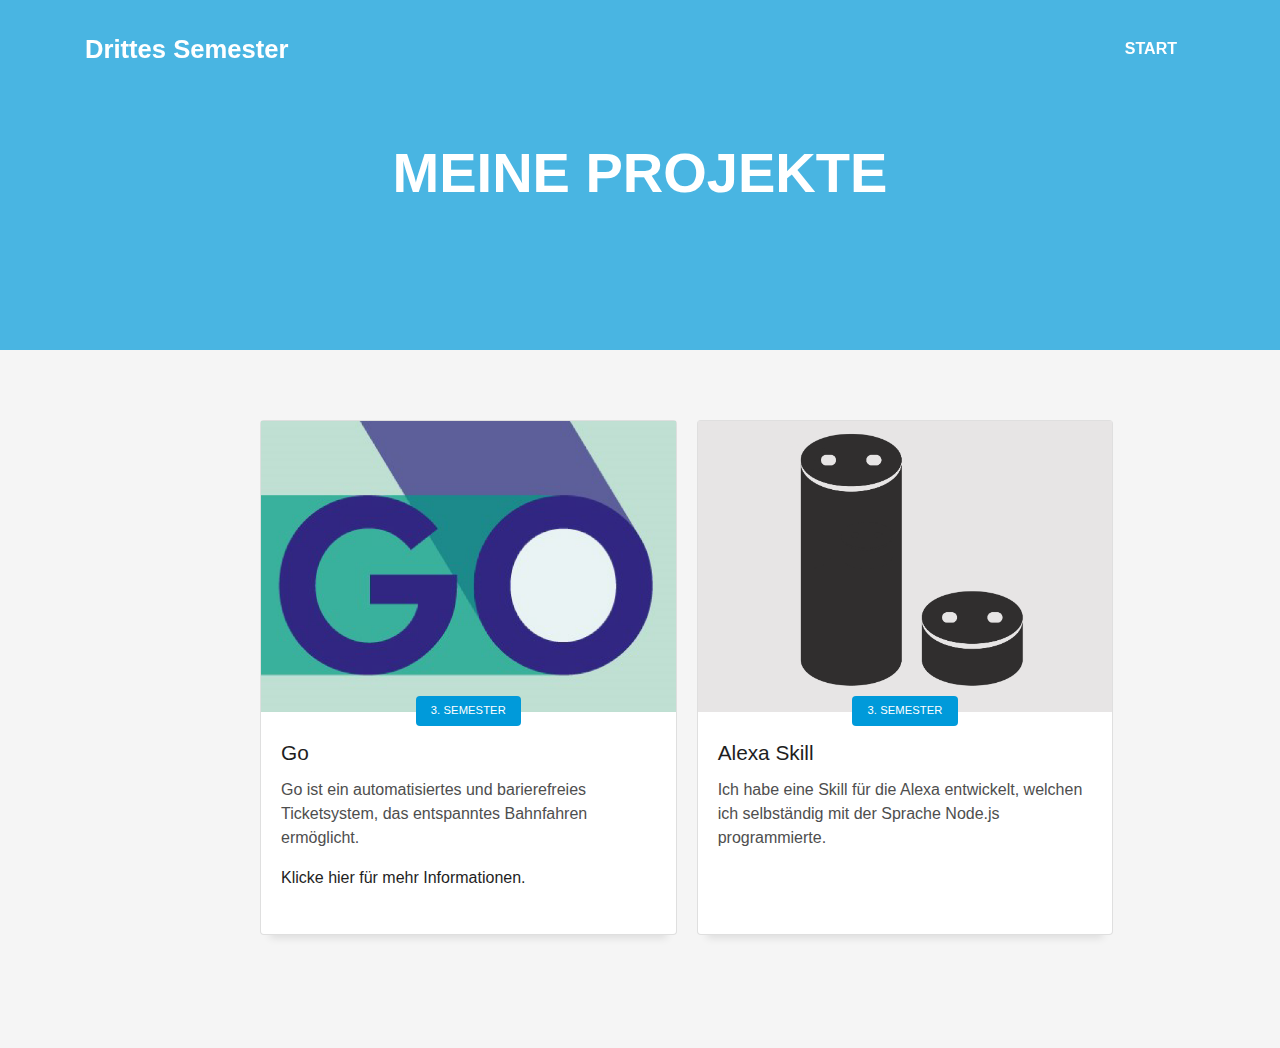
==== commit 3f15926d: "." ====
--- a/drittes.html
+++ b/drittes.html
@@ -22,7 +22,7 @@
   <link href="lib/lightbox/css/lightbox.min.css" rel="stylesheet">
 
   <!-- Main Stylesheet File -->
-  <link href="/css/style-sky-blue.css" rel="stylesheet">
+  <link href="semester.css" rel="stylesheet">
 
   <!-- =======================================================
     Theme Name: DevFolio
--- a/semester.css
+++ b/semester.css
@@ -0,0 +1,1270 @@
+/*
+  Theme Name: DevFolio
+  Theme URL: https://bootstrapmade.com/devfolio-bootstrap-portfolio-html-template/
+  Author: BootstrapMade.com
+  License: https://bootstrapmade.com/license/
+*/
+
+/*======================================
+//--//-->   STYLES GENERALES
+======================================*/
+
+body {
+  background-color: #f5f5f5;
+  color: #4e4e4e;
+}
+
+h1,
+h2,
+h3,
+h4,
+h5,
+h6 {
+  color: #1e1e1e;
+}
+
+a {
+  color: #1e1e1e;
+  transition: all 0.5s ease-in-out;
+}
+
+a:hover {
+  color: #009ada;
+  text-decoration: none;
+  transition: all 0.5s ease-in-out;
+}
+
+.p-r {
+  position: relative;
+}
+
+.color-a {
+  color: #009ada;
+}
+
+.color-d {
+  color: #f5f5f5;
+}
+
+.color-text-a {
+  color: #4e4e4e;
+}
+
+.box-shadow,
+.paralax-mf,
+.service-box,
+.work-box,
+.card-blog {
+  box-shadow: 0 13px 8px -10px rgba(0, 0, 0, 0.1);
+}
+
+.box-shadow-a,
+.button:hover {
+  box-shadow: 0 0 0 4px #f5dcdc;
+}
+
+.display-5 {
+  font-size: 2.5rem;
+  font-weight: 300;
+  line-height: 1.1;
+}
+
+.display-6 {
+  font-size: 2rem;
+  font-weight: 300;
+  line-height: 1.1;
+}
+
+.avatar {
+  width: 32px;
+  height: 32px;
+  margin-right: 4px;
+  overflow: hidden;
+}
+
+.bg-image {
+  background-repeat: no-repeat;
+  background-attachment: fixed;
+  background-size: cover;
+  background-position: center center;
+}
+
+.overlay-mf {
+  background-color: #009ada;
+}
+
+.overlay-mf {
+  position: absolute;
+  top: 0;
+  left: 0px;
+  padding: 0;
+  height: 100%;
+  width: 100%;
+  opacity: 0.7;
+}
+
+.paralax-mf {
+  position: relative;
+  padding: 8rem 0;
+}
+
+.display-table {
+  width: 100%;
+  height: 100%;
+  display: table;
+}
+
+.table-cell {
+  display: table-cell;
+  vertical-align: middle;
+}
+
+/*--/ Sections /--*/
+
+.sect-4 {
+  padding: 4rem 0;
+}
+
+.sect-pt4 {
+  padding-top: 4rem;
+}
+
+.sect-mt4 {
+  margin-top: 4rem;
+}
+
+/*--/ Title s /--*/
+
+.title-s {
+  font-weight: 600;
+  color: #1e1e1e;
+  font-size: 1.1rem;
+}
+
+/*--/ Title A /--*/
+
+.title-box {
+  margin-bottom: 4rem;
+}
+
+.title-a {
+  font-size: 3rem;
+  font-weight: bold;
+  text-transform: uppercase;
+}
+
+.subtitle-a {
+  color: #4e4e4e;
+}
+
+.line-mf {
+  width: 40px;
+  height: 5px;
+  background-color: #009ada;
+  margin: 0 auto;
+}
+
+/*--/ Title Left /--*/
+
+.title-box-2 {
+  margin-bottom: 3rem;
+}
+
+.title-left {
+  font-size: 2rem;
+  position: relative;
+}
+
+.title-left:before {
+  content: "";
+  position: absolute;
+  height: 3px;
+  background-color: #009ada;
+  width: 100px;
+  bottom: -12px;
+}
+
+/*------/ Box /------*/
+
+.box-pl2 {
+  padding-left: 2rem;
+}
+
+.box-shadow-full {
+  padding: 3rem 1.25rem;
+  position: relative;
+  background-color: #fff;
+  margin-bottom: 3rem;
+  z-index: 2;
+  box-shadow: 0 1px 1px 0 rgba(0, 0, 0, 0.06), 0 2px 5px 0 rgba(0, 0, 0, 0.2);
+}
+
+/*------/ Socials /------*/
+
+.socials {
+  padding: 1.5rem 0;
+}
+
+.socials ul li {
+  display: inline-block;
+}
+
+.socials .ico-circle {
+  height: 40px;
+  width: 40px;
+  font-size: 1.7rem;
+  border-radius: 50%;
+  line-height: 1.4;
+  margin: 0 15px 0 0;
+  box-shadow: 0 0 0 3px #009ada;
+  transition: all 500ms ease;
+}
+
+.socials .ico-circle:hover {
+  background-color: #009ada;
+  color: #fff;
+  box-shadow: 0 0 0 3px #f5dcdc;
+  transition: all 500ms ease;
+}
+
+/*------/ Ul resect /------*/
+
+.ul-resect,
+.socials ul,
+.list-ico,
+.blog-wrapper .post-meta ul,
+.box-comments .list-comments,
+.widget-sidebar .list-sidebar,
+.widget-tags ul {
+  list-style: none;
+  padding-left: 0;
+  margin-bottom: 0;
+}
+
+.list-ico {
+  line-height: 2;
+}
+
+.list-ico span {
+  color: #009ada;
+  margin-right: 10px;
+}
+
+/*------/ Ico Circle /------*/
+
+.ico-circle {
+  height: 100px;
+  width: 100px;
+  font-size: 2rem;
+  border-radius: 50%;
+  line-height: 1.55;
+  margin: 0 auto;
+  text-align: center;
+  box-shadow: 0 0 0 10px #009ada;
+  display: block;
+}
+
+/*------/ Owl Carousel /------*/
+
+.owl-theme .owl-dots {
+  text-align: center;
+  margin-top: 18px;
+}
+
+.owl-theme .owl-dots .owl-dot {
+  display: inline-block;
+}
+
+.owl-theme .owl-dots .owl-dot span {
+  width: 18px;
+  height: 7px;
+  margin: 5px 5px;
+  background: #f5dcdc;
+  border: 0px solid #f5dcdc;
+  display: block;
+  transition: all 0.6s ease-in-out;
+  cursor: pointer;
+}
+
+.owl-theme .owl-dots .owl-dot:hover span {
+  background-color: #f5dcdc;
+}
+
+.owl-theme .owl-dots .owl-dot.active span {
+  background-color: #1b1b1b;
+  width: 25px;
+}
+
+/*--/ Scrolltop s /--*/
+
+.scrolltop-mf {
+  position: relative;
+  display: none;
+}
+
+.scrolltop-mf span {
+  z-index: 999;
+  position: fixed;
+  width: 42px;
+  height: 42px;
+  background-color: #009ada;
+  opacity: 0.7;
+  font-size: 1.6rem;
+  line-height: 1.5;
+  text-align: center;
+  color: #fff;
+  top: auto;
+  left: auto;
+  right: 30px;
+  bottom: 50px;
+  cursor: pointer;
+  border-radius: 50%;
+}
+
+/* Back to top button */
+
+.back-to-top {
+  position: fixed;
+  display: none;
+  background: #009ada;
+  color: #fff;
+  width: 44px;
+  height: 44px;
+  text-align: center;
+  line-height: 1;
+  font-size: 16px;
+  border-radius: 50%;
+  right: 15px;
+  bottom: 15px;
+  transition: background 0.5s;
+  z-index: 11;
+}
+
+.back-to-top i {
+  padding-top: 12px;
+  color: #fff;
+}
+
+/* Prelaoder */
+
+#preloader {
+  position: fixed;
+  top: 0;
+  left: 0;
+  right: 0;
+  bottom: 0;
+  z-index: 9999;
+  overflow: hidden;
+  background: #fff;
+}
+
+#preloader:before {
+  content: "";
+  position: fixed;
+  top: calc(50% - 30px);
+  left: calc(50% - 30px);
+  border: 6px solid #f2f2f2;
+  border-top: 6px solid #009ada;
+  border-radius: 50%;
+  width: 60px;
+  height: 60px;
+  -webkit-animation: animate-preloader 1s linear infinite;
+  animation: animate-preloader 1s linear infinite;
+}
+
+@-webkit-keyframes animate-preloader {
+  0% {
+    -webkit-transform: rotate(0deg);
+    transform: rotate(0deg);
+  }
+
+  100% {
+    -webkit-transform: rotate(360deg);
+    transform: rotate(360deg);
+  }
+}
+
+@keyframes animate-preloader {
+  0% {
+    -webkit-transform: rotate(0deg);
+    transform: rotate(0deg);
+  }
+
+  100% {
+    -webkit-transform: rotate(360deg);
+    transform: rotate(360deg);
+  }
+}
+
+/*======================================
+  //--//-->   NAVBAR
+  ======================================*/
+
+.navbar-b {
+  transition: all 0.5s ease-in-out;
+  background-color: transparent;
+  padding-top: 1.563rem;
+  padding-bottom: 1.563rem;
+}
+
+.navbar-b.navbar-reduce {
+  box-shadow: 0px 6px 9px 0px rgba(0, 0, 0, 0.06);
+}
+
+.navbar-b.navbar-trans .nav-item,
+.navbar-b.navbar-reduce .nav-item {
+  position: relative;
+  padding-right: 10px;
+  padding-left: 0;
+}
+
+.navbar-b.navbar-trans .nav-link,
+.navbar-b.navbar-reduce .nav-link {
+  color: #fff;
+  text-transform: uppercase;
+  font-weight: 600;
+}
+
+.navbar-b.navbar-trans .nav-link:before,
+.navbar-b.navbar-reduce .nav-link:before {
+  content: "";
+  position: absolute;
+  margin-left: 0px;
+  width: 0%;
+  bottom: 0;
+  left: 0;
+  height: 2px;
+  transition: all 500ms ease;
+}
+
+.navbar-b.navbar-trans .nav-link:hover,
+.navbar-b.navbar-reduce .nav-link:hover {
+  color: #1b1b1b;
+}
+
+.navbar-b.navbar-trans .nav-link:hover:before,
+.navbar-b.navbar-reduce .nav-link:hover:before {
+  width: 35px;
+}
+
+.navbar-b.navbar-trans .show > .nav-link:before,
+.navbar-b.navbar-trans .active > .nav-link:before,
+.navbar-b.navbar-trans .nav-link.show:before,
+.navbar-b.navbar-trans .nav-link.active:before,
+.navbar-b.navbar-reduce .show > .nav-link:before,
+.navbar-b.navbar-reduce .active > .nav-link:before,
+.navbar-b.navbar-reduce .nav-link.show:before,
+.navbar-b.navbar-reduce .nav-link.active:before {
+  width: 35px;
+}
+
+.navbar-b.navbar-trans .nav-link:before {
+  background-color: #fff;
+}
+
+.navbar-b.navbar-trans .nav-link:hover {
+  color: #fff;
+}
+
+.navbar-b.navbar-trans .show > .nav-link,
+.navbar-b.navbar-trans .active > .nav-link,
+.navbar-b.navbar-trans .nav-link.show,
+.navbar-b.navbar-trans .nav-link.active {
+  color: #fff;
+}
+
+.navbar-b.navbar-reduce {
+  transition: all 0.5s ease-in-out;
+  background-color: #fff;
+  padding-top: 15px;
+  padding-bottom: 15px;
+}
+
+.navbar-b.navbar-reduce .nav-link {
+  color: #009ada;
+}
+
+.navbar-b.navbar-reduce .nav-link:before {
+  background-color: #009ada;
+}
+
+.navbar-b.navbar-reduce .nav-link:hover {
+  color: #009ada;
+}
+
+.navbar-b.navbar-reduce .show > .nav-link,
+.navbar-b.navbar-reduce .active > .nav-link,
+.navbar-b.navbar-reduce .nav-link.show,
+.navbar-b.navbar-reduce .nav-link.active {
+  color: #009ada;
+}
+
+.navbar-b.navbar-reduce .navbar-brand {
+  color: #009ada;
+}
+
+.navbar-b.navbar-reduce .navbar-toggler span {
+  background-color: #1b1b1b;
+}
+
+.navbar-b .navbar-brand {
+  color: #fff;
+  font-size: 1.6rem;
+  font-weight: 600;
+}
+
+.navbar-b .navbar-nav .dropdown-item.show .dropdown-menu,
+.navbar-b .dropdown.show .dropdown-menu,
+.navbar-b .dropdown-btn.show .dropdown-menu {
+  -webkit-transform: translate3d(0px, 0px, 0px);
+  transform: translate3d(0px, 0px, 0px);
+  visibility: visible !important;
+}
+
+.navbar-b .dropdown-menu {
+  margin: 1.12rem 0 0;
+  border-radius: 0;
+}
+
+.navbar-b .dropdown-menu .dropdown-item {
+  padding: 0.7rem 1.7rem;
+  transition: all 500ms ease;
+}
+
+.navbar-b .dropdown-menu .dropdown-item:hover {
+  background-color: #009ada;
+  color: #fff;
+  transition: all 500ms ease;
+}
+
+.navbar-b .dropdown-menu .dropdown-item.active {
+  background-color: #009ada;
+}
+
+/*--/ Hamburger Navbar /--*/
+
+.navbar-toggler {
+  position: relative;
+}
+
+.navbar-toggler:focus,
+.navbar-toggler:active {
+  outline: 0;
+}
+
+.navbar-toggler span {
+  display: block;
+  background-color: #fff;
+  height: 3px;
+  width: 25px;
+  margin-top: 4px;
+  margin-bottom: 4px;
+  -webkit-transform: rotate(0deg);
+  transform: rotate(0deg);
+  left: 0;
+  opacity: 1;
+}
+
+.navbar-toggler span:nth-child(1),
+.navbar-toggler span:nth-child(3) {
+  transition: -webkit-transform 0.35s ease-in-out;
+  transition: transform 0.35s ease-in-out;
+  transition: transform 0.35s ease-in-out, -webkit-transform 0.35s ease-in-out;
+}
+
+.navbar-toggler:not(.collapsed) span:nth-child(1) {
+  position: absolute;
+  left: 12px;
+  top: 10px;
+  -webkit-transform: rotate(135deg);
+  transform: rotate(135deg);
+  opacity: 0.9;
+}
+
+.navbar-toggler:not(.collapsed) span:nth-child(2) {
+  height: 12px;
+  visibility: hidden;
+  background-color: transparent;
+}
+
+.navbar-toggler:not(.collapsed) span:nth-child(3) {
+  position: absolute;
+  left: 12px;
+  top: 10px;
+  -webkit-transform: rotate(-135deg);
+  transform: rotate(-135deg);
+  opacity: 0.9;
+}
+
+/*======================================
+  //--//-->   INTRO
+  ======================================*/
+
+.intro {
+  height: 100vh;
+  position: relative;
+  color: #fff;
+}
+
+.intro .intro-content {
+  text-align: center;
+  position: absolute;
+}
+
+.intro .overlay-itro {
+  background-color: rgba(0, 0, 0, 0.6);
+  position: absolute;
+  top: 0;
+  left: 0px;
+  padding: 0;
+  height: 100%;
+  width: 100%;
+  opacity: 0.9;
+}
+
+.intro .intro-title {
+  color: #fff;
+  font-weight: 600;
+  font-size: 3rem;
+}
+
+.intro .intro-subtitle {
+  font-size: 1.5rem;
+  font-weight: 300;
+}
+
+.intro .text-slider-items {
+  display: none;
+}
+
+.intro-single {
+  height: 350px;
+}
+
+.intro-single .intro-content {
+  margin-top: 30px;
+}
+
+.intro-single .intro-title {
+  text-transform: uppercase;
+  font-size: 3rem;
+}
+
+.intro-single .breadcrumb {
+  background-color: transparent;
+  color: #009ada;
+}
+
+.intro-single .breadcrumb .breadcrumb-item:before {
+  color: #f5dcdc;
+}
+
+.intro-single .breadcrumb .breadcrumb-item.active {
+  color: #f5dcdc;
+}
+
+.intro-single .breadcrumb a {
+  color: #fff;
+}
+
+/*======================================
+  //--//-->   ABOUT
+  ======================================*/
+
+.about-mf .box-shadow-full {
+  padding-top: 4rem;
+  padding-bottom: 4rem;
+}
+
+.about-mf .about-img {
+  margin-bottom: 2rem;
+}
+
+.about-mf .about-img img {
+  margin-left: 10px;
+}
+
+.skill-mf span {
+  color: #4e4e4e;
+}
+
+.skill-mf .progress {
+  background-color: #f5dcdc;
+  margin: 0.5rem 0 1.2rem 0;
+  border-radius: 0;
+  height: 0.7rem;
+}
+
+.skill-mf .progress .progress-bar {
+  height: 0.7rem;
+  background-color: #009ada;
+}
+
+/*======================================
+  //--//-->   SERVICES
+  ======================================*/
+
+.service-box {
+  background-color: #fff;
+  padding: 2.5rem 1.3rem;
+  border-radius: 1rem;
+  margin-bottom: 3rem;
+}
+
+.service-box:hover .ico-circle {
+  transition: all 500ms ease;
+  color: #fff;
+  background-color: #009ada;
+  box-shadow: 0 0 0 10px #f5dcdc;
+}
+
+.service-box .service-ico {
+  margin-bottom: 1rem;
+  color: #1e1e1e;
+}
+
+.service-box .ico-circle {
+  transition: all 500ms ease;
+  font-size: 4rem;
+}
+
+.service-box .s-title {
+  font-size: 1.4rem;
+  text-transform: uppercase;
+  text-align: center;
+  padding: 0.4rem 0;
+}
+
+.service-box .s-description {
+  color: #4e4e4e;
+}
+
+/*======================================
+  //--//-->   COUNTER
+  ======================================*/
+
+.counter-box {
+  color: #fff;
+  text-align: center;
+}
+
+.counter-ico {
+  margin-bottom: 1rem;
+}
+
+.counter-ico .ico-circle {
+  height: 60px;
+  width: 60px;
+  line-height: 1.8;
+  box-shadow: 0 0 0 10px #f5dcdc;
+}
+
+.counter-num .counter {
+  font-size: 2rem;
+  margin-bottom: 0;
+  margin-left: auto;
+}
+.work-box {
+  margin-bottom: 3rem;
+  -webkit-backface-visibility: hidden;
+  backface-visibility: hidden;
+  background-color: #fff;
+}
+
+.work-box:hover img {
+  -webkit-transform: scale(1.3);
+  transform: scale(1.3);
+}
+
+.work-img {
+  display: block;
+  overflow: hidden;
+}
+
+.work-img img {
+  transition: all 1s;
+}
+
+.work-content {
+  padding: 2rem 3% 1rem 4%;
+}
+
+.work-content .w-more {
+  color: #4e4e4e;
+  font-size: 0.8rem;
+}
+
+.work-content .w-more .w-ctegory {
+  color: #009ada;
+}
+
+.work-content .w-like {
+  font-size: 2.5rem;
+  color: #009ada;
+  float: right;
+}
+
+.work-content .w-like a {
+  color: #009ada;
+}
+
+.work-content .w-like .num-like {
+  font-size: 0.7rem;
+}
+
+.w-title {
+  font-size: 1.2rem;
+}
+
+/*======================================
+  //--//-->   TESTIMONIALS
+  ======================================*/
+
+.testimonials .owl-carousel .owl-item img {
+  width: auto;
+}
+
+.testimonial-box {
+  color: #fff;
+  text-align: center;
+}
+
+.testimonial-box .author-test {
+  margin-top: 1rem;
+}
+
+.testimonial-box .author-test img {
+  margin: 0 auto;
+}
+
+.testimonial-box .author {
+  color: #fff;
+  text-transform: uppercase;
+  font-weight: 600;
+  margin: 1rem 0;
+  display: block;
+  font-size: 1.4rem;
+}
+
+.testimonial-box .comit {
+  font-size: 2rem;
+  color: #009ada;
+  background-color: #fff;
+  width: 52px;
+  height: 52px;
+  display: block;
+  margin: 0 auto;
+  border-radius: 50%;
+  line-height: 1.6;
+}
+
+/*======================================
+  //--//-->   BLOG
+  ======================================*/
+.card-blog {
+  margin-top: 70px;
+  margin-left: 260px;
+  margin-right: -270px;
+}
+
+.card-blog .card-body {
+  position: relative;
+}
+
+.card-blog .card-category-box {
+  position: absolute;
+  text-align: center;
+  top: -16px;
+  left: 15px;
+  right: 15px;
+  line-height: 25px;
+  overflow: hidden;
+}
+
+.card-blog .card-category {
+  display: inline-block;
+  color: #fff;
+  padding: 0 15px 5px;
+
+  background-color: #009ada;
+  border-radius: 4px;
+}
+
+.card-blog .card-category .category {
+  color: #fff;
+  display: inline-block;
+  text-transform: uppercase;
+  font-size: 0.7rem;
+  letter-spacing: 0.1px;
+  margin-bottom: 0;
+}
+
+.card-blog .card-title {
+  font-size: 1.3rem;
+  margin-top: 0.6rem;
+}
+
+.card-blog .card-description {
+  color: #4e4e4e;
+}
+
+.card-blog .post-author {
+  display: inline-block;
+}
+
+.card-blog .post-date {
+  color: #4e4e4e;
+  display: inline-block;
+  float: right;
+}
+
+/*======================================
+  //--//-->   BLOG-SINGLE
+  ======================================*/
+
+.post-box,
+.form-comments,
+.box-comments,
+.widget-sidebar {
+  padding: 2rem;
+  background-color: #fff;
+  margin-bottom: 3rem;
+  box-shadow: 0 1.5rem 2.8rem rgba(0, 0, 0, 0.15),
+    0 1rem 1rem rgba(0, 0, 0, 0.15);
+  transform: translate(0, -0.5rem) scale(1.01);
+  animation: fadein 1s ease-out normal backwards;
+}
+
+.blog-wrapper .article-title {
+  font-size: 1.5rem;
+}
+
+.blog-wrapper .post-meta {
+  margin: 1rem 0;
+}
+
+.blog-wrapper .post-meta ul {
+  border-left: 4px solid #009ada;
+  margin-top: 1rem;
+}
+
+.blog-wrapper .post-meta ul li {
+  display: inline-block;
+  margin-left: 15px;
+}
+
+.blog-wrapper .post-meta ul a {
+  color: #009ada;
+}
+
+.blog-wrapper .post-meta ul span {
+  color: #1e1e1e;
+}
+
+.blog-wrapper .blockquote {
+  border-left: 4px solid #009ada;
+  padding: 18px;
+  font-style: italic;
+}
+
+/*------/ Comments /------*/
+
+.box-comments .list-comments li {
+  padding-bottom: 40px;
+}
+
+.box-comments .list-comments .comment-avatar {
+  display: table-cell;
+  vertical-align: top;
+}
+
+.box-comments .list-comments .comment-avatar img {
+  width: 80px;
+  height: 80px;
+}
+
+.box-comments .list-comments .comment-author {
+  font-size: 1.3rem;
+}
+
+.box-comments .list-comments .comment-details {
+  display: table-cell;
+  vertical-align: top;
+  padding-left: 25px;
+}
+
+.box-comments .list-comments a {
+  color: #009ada;
+}
+
+.box-comments .list-comments span {
+  color: #1e1e1e;
+  font-style: italic;
+}
+
+.box-comments .comment-children {
+  margin-left: 40px;
+}
+
+/*------/ Sidebar /------*/
+
+.widget-sidebar .sidebar-title {
+  font-size: 1.6rem;
+  font-weight: 600;
+  border-left: 5px solid #009ada;
+  padding-left: 15px;
+  text-transform: uppercase;
+  margin-bottom: 1.5rem;
+}
+
+.widget-sidebar .list-sidebar li {
+  position: relative;
+  padding: 6px 0 6px 24px;
+}
+
+.widget-sidebar .list-sidebar li:before {
+  position: absolute;
+  content: "";
+  width: 10px;
+  height: 1px;
+  left: 0;
+  background-color: #009ada;
+  top: 20px;
+}
+
+.sidebar-search input {
+  background-color: #fff;
+  border-radius: 0;
+  transition: all 0.5s ease-in-out;
+}
+
+.sidebar-search .btn-search {
+  background-color: #009ada;
+  border-color: #009ada;
+  border-radius: 0;
+  padding-left: 20px;
+  padding-right: 20px;
+}
+
+.widget-tags ul li {
+  display: inline-block;
+  background-color: #009ada;
+  padding: 0.2rem 0.6rem;
+  margin-bottom: 0.5rem;
+  border-radius: 15px;
+}
+
+.widget-tags ul li a {
+  color: #fff;
+}
+
+/*======================================
+  //--//-->   CONTACT
+  ======================================*/
+
+.footer-paralax {
+  padding: 4rem 0 0 0;
+}
+
+.contact-mf {
+  margin-top: 4rem;
+}
+
+/*======================================
+  //--//-->   FOOTER
+  ======================================*/
+
+footer {
+  text-align: center;
+  color: #4e4e4e;
+  padding-bottom: 4rem;
+}
+
+footer .copyright {
+  margin-bottom: 0.3rem;
+}
+
+footer .credits {
+  margin-bottom: 0;
+}
+
+footer .credits a {
+  color: #4e4e4e;
+}
+
+/*======================================
+  //--//-->   CONtaCT FORM
+  ======================================*/
+
+#sendmessage {
+  color: #009ada;
+  border: 1px solid #009ada;
+  display: none;
+  text-align: center;
+  padding: 15px;
+  font-weight: 600;
+  margin-bottom: 15px;
+}
+
+#errormessage {
+  color: #009ada;
+  display: none;
+  border: 1px solid #009ada;
+  text-align: center;
+  padding: 15px;
+  font-weight: 600;
+  margin-bottom: 15px;
+}
+
+#sendmessage.show,
+#errormessage.show,
+.show {
+  display: block;
+}
+
+.validation {
+  color: red;
+  display: none;
+  margin: 0 0 20px;
+  font-weight: 400;
+  font-size: 13px;
+}
+
+/*======================================
+  //--//-->   BUTTON
+  ======================================*/
+
+.button {
+  display: inline-block;
+  padding: 0.3rem 0.6rem;
+  text-align: center;
+  vertical-align: middle;
+  -webkit-user-select: none;
+  -moz-user-select: none;
+  -ms-user-select: none;
+  user-select: none;
+  font-size: 1rem;
+  border-radius: 0.3rem;
+  border: 1px solid transparent;
+  transition: all 500ms ease;
+  cursor: pointer;
+}
+
+.button:focus {
+  outline: 0;
+}
+
+.button:hover {
+  background-color: #009ada;
+  color: #fff;
+  transition: all 500ms ease;
+}
+
+.button-a {
+  background-color: #009ada;
+  color: #fff;
+  border-color: #f5dcdc;
+}
+
+.button-big {
+  padding: 0.9rem 2.3rem;
+  font-size: 1.2rem;
+}
+
+.button-rouded {
+  border-radius: 5rem;
+}
+
+.btn-lg {
+  padding: 0.5rem 1rem;
+  font-size: 1.25rem;
+  line-height: 1.5;
+  border-radius: 0.3rem;
+}
+
+@media (min-width: 577px) {
+  .counter-box {
+    margin-bottom: 1.8rem;
+  }
+}
+
+@media (min-width: 767px) {
+  .about-mf .box-pl2 {
+    margin-top: 3rem;
+    padding-left: 0rem;
+  }
+
+  .card-blog {
+    margin-bottom: 3rem;
+  }
+
+  .contact-mf .box-pl2 {
+    margin-top: 3rem;
+    padding-left: 0rem;
+  }
+}
+
+@media (min-width: 768px) {
+  .box-shadow-full {
+    padding: 3rem;
+  }
+
+  .navbar-b.navbar-trans .nav-item,
+  .navbar-b.navbar-reduce .nav-item {
+    padding-left: 10px;
+  }
+
+  .navbar-b.navbar-trans .nav-link:before,
+  .navbar-b.navbar-reduce .nav-link:before {
+    margin-left: 18px;
+  }
+
+  .intro .intro-title {
+    font-size: 4.5rem;
+  }
+
+  .intro .intro-subtitle {
+    font-size: 2.5rem;
+  }
+
+  .intro-single .intro-title {
+    font-size: 3.5rem;
+  }
+
+  .testimonial-box .description {
+    padding: 0 5rem;
+  }
+
+  .post-box,
+  .form-comments,
+  .box-comments,
+  .widget-sidebar {
+    padding: 3rem;
+  }
+
+  .blog-wrapper .article-title {
+    font-size: 1.9rem;
+  }
+
+  .box-comments .list-comments .comment-author {
+    font-size: 1.5rem;
+  }
+}
+
+@media (min-width: 992px) {
+  .testimonial-box .description {
+    padding: 0 8rem;
+  }
+}
+
+@media (min-width: 1200px) {
+  .testimonial-box .description {
+    padding: 0 13rem;
+  }
+}
+
+@media (max-width: 768px) {
+  .back-to-top {
+    bottom: 15px;
+  }
+}
